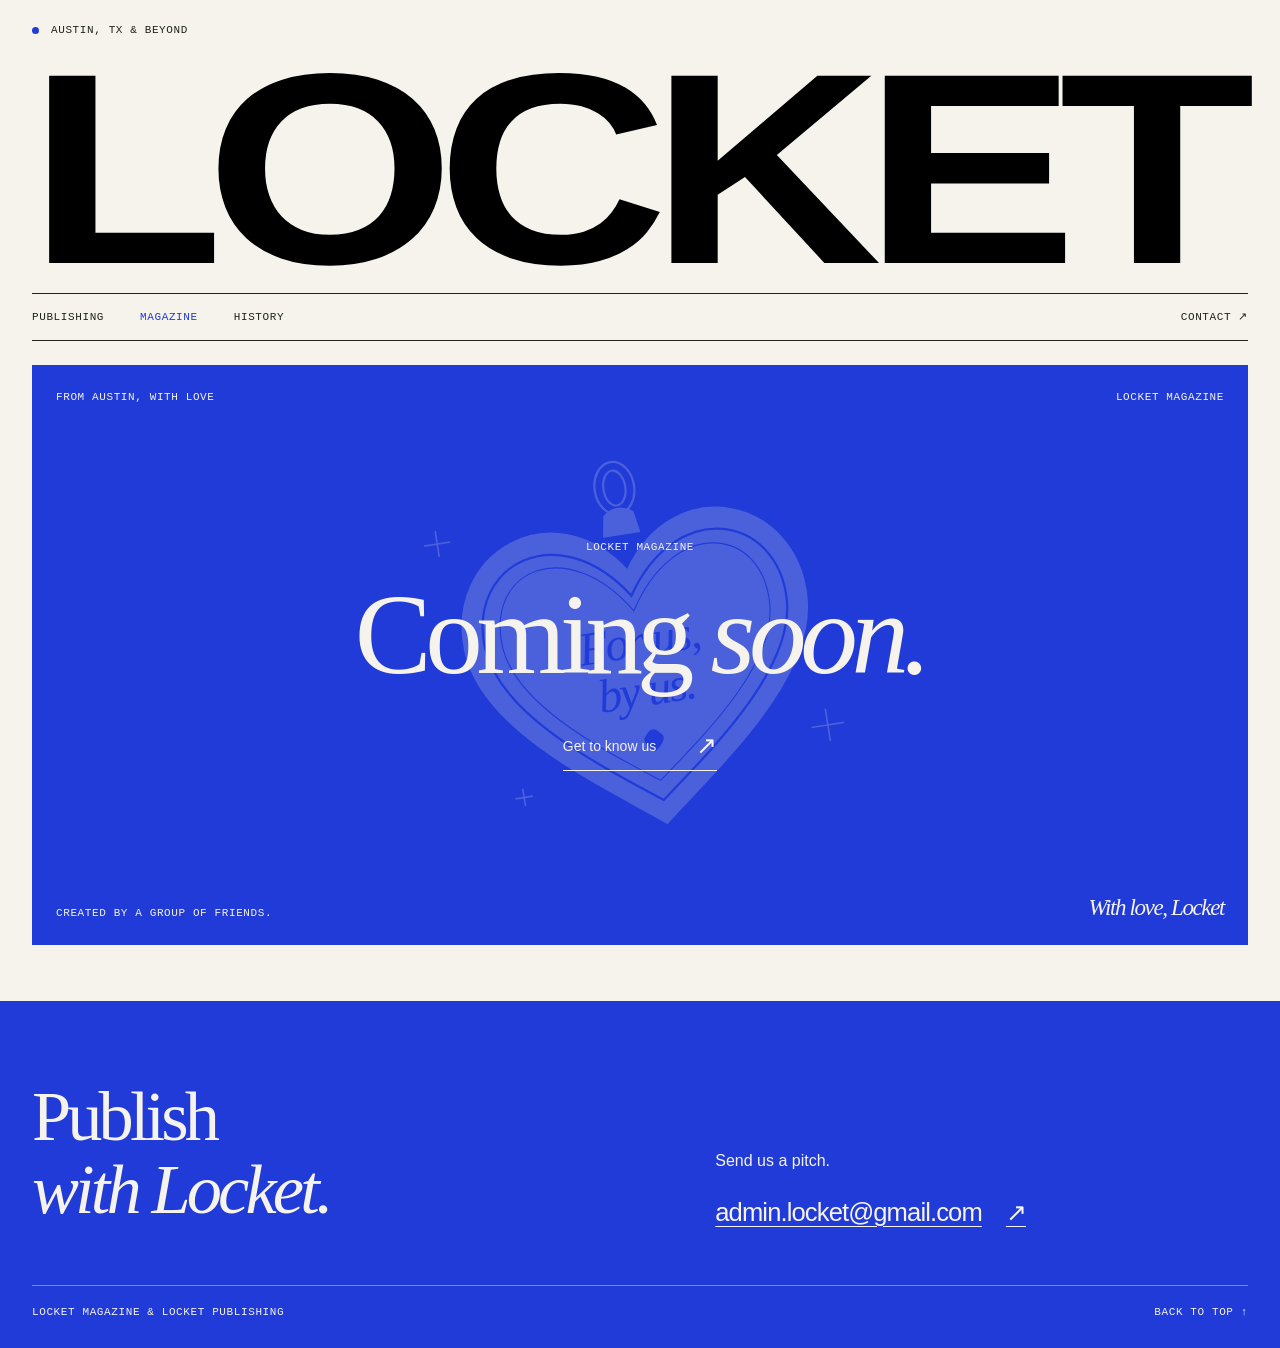
==== magazine.html @ f5efe443 "Publish revised Locket website with black masthead and Magazine page" ====
<!doctype html>
<html lang="en">
<head>
  <meta charset="utf-8">
  <meta name="viewport" content="width=device-width, initial-scale=1">
  <meta name="theme-color" content="#f5f3eb">
  <meta name="description" content="Locket Magazine. An outlet by and for friends making it happen in Austin, TX. Coming soon.">
  <meta name="robots" content="noindex, nofollow">
  <title>Locket Magazine — Coming soon</title>
  <link rel="stylesheet" href="styles.css">
</head>
<body id="top">
  <a class="skip-link" href="#main">Skip to content</a>
  <header class="frame">
    <div class="topline eyebrow">
      <span class="location">Austin, TX &amp; beyond</span>
    </div>
    <!-- Provisional typographic treatment; replace with the commissioned identity. -->
    <svg class="masthead" viewBox="0 0 1380 238" role="img" aria-labelledby="wordmark-title">
      <title id="wordmark-title">Locket</title>
      <text x="-5" y="227" fill="currentColor" font-family="Arial Black, Helvetica, Arial, sans-serif" font-weight="900" font-size="309" letter-spacing="-18" textLength="1372" lengthAdjust="spacingAndGlyphs">LOCKET</text>
    </svg>
    <nav class="page-nav eyebrow" aria-label="Main navigation">
      <a href="index.html#publishing">Publishing</a>
      <a href="magazine.html" aria-current="page">Magazine</a>
      <a href="index.html#history">History</a>
      <a href="#contact">Contact <span aria-hidden="true">↗</span></a>
    </nav>
  </header>

  <main id="main" class="frame magazine-main">
    <!-- Original locket artwork is provisional until a magazine photo is supplied. -->
    <section class="art magazine-art" aria-labelledby="magazine-title">
      <div class="art-top eyebrow" aria-hidden="true"><span>From Austin, with love</span><span>Locket Magazine</span></div>
        <svg class="locket" viewBox="0 0 400 400" aria-hidden="true" fill="none">
          <g stroke="currentColor" stroke-width="2">
            <ellipse cx="200" cy="51" rx="18" ry="24"/>
            <ellipse cx="200" cy="51" rx="10" ry="16"/>
            <path d="M187 75Q200 65 213 75L216 93H184Z" fill="currentColor"/>
            <path d="M200 127C145 44 38 85 43 176C47 250 144 314 200 359C256 314 353 250 357 176C362 85 255 44 200 127Z" fill="currentColor"/>
          </g>
          <path d="M200 150C146 68 57 98 61 176C65 239 149 299 200 338C251 299 335 239 339 176C343 98 254 68 200 150Z" stroke="#203bd8" stroke-width="2"/>
          <path d="M200 164C151 85 72 106 77 178C81 233 155 286 200 320C245 286 319 233 323 178C328 106 249 85 200 164Z" stroke="#203bd8" stroke-width="1"/>
          <g fill="#203bd8" text-anchor="middle" font-family="Georgia, serif" font-style="italic">
            <text x="200" y="206" font-size="43" letter-spacing="-2">For us,</text>
            <text x="200" y="251" font-size="43" letter-spacing="-2">by us.</text>
          </g>
          <path d="M193 278Q200 268 207 278Q213 283 200 293Q187 283 193 278Z" fill="#203bd8"/>
          <g stroke="currentColor" stroke-width="1.5">
            <path d="M33 64V88M21 76H45M358 279V309M343 294H373M75 308V324M67 316H83"/>
          </g>
        </svg>
      <div class="magazine-announcement">
        <p class="eyebrow">Locket Magazine</p>
        <h1 id="magazine-title">Coming <em>soon.</em></h1>
        <a class="text-link" href="index.html#history">Get to know us <span class="arrow" aria-hidden="true">↗</span></a>
      </div>
      <div class="art-bottom eyebrow" aria-hidden="true"><span>Created by a group of friends.</span><span class="love">With love, Locket</span></div>
    </section>
  </main>

  <footer class="contact" id="contact" aria-labelledby="contact-title">
    <div class="contact-inner">
      <div class="contact-main">
        <h2 id="contact-title">Publish<br><em>with Locket.</em></h2>
        <div class="contact-copy">
          <p>Send us a pitch.</p>
          <a class="email" href="mailto:admin.locket@gmail.com">admin.locket@gmail.com <span class="arrow" aria-hidden="true">↗</span></a>
        </div>
      </div>
      <div class="signoff eyebrow"><span>Locket Magazine &amp; Locket Publishing</span><a href="#top">Back to top ↑</a></div>
    </div>
  </footer>
</body>
</html>
---- styles.css ----
:root { --paper: #f5f3eb; --ink: #20221e; --blue: #203bd8; }
* { box-sizing: border-box; }
html { scroll-behavior: smooth; scroll-padding-top: 24px; }
body { margin: 0; background: var(--paper); color: var(--ink); font-family: Arial, Helvetica, sans-serif; -webkit-font-smoothing: antialiased; }
a { color: inherit; text-underline-offset: 5px; }
a:focus-visible, button:focus-visible { outline: 2px solid currentColor; outline-offset: 6px; }
a:hover { text-decoration-thickness: 2px; }
::selection { background: var(--blue); color: var(--paper); }
.skip-link { position: absolute; left: 24px; top: -70px; z-index: 5; background: var(--ink); color: var(--paper); padding: 14px; }
.skip-link:focus { top: 12px; }
.frame { padding-inline: 32px; max-width: 1920px; margin-inline: auto; }
.eyebrow { font: 11px/1.5 'Courier New', monospace; letter-spacing: .055em; text-transform: uppercase; }
.topline { display: flex; justify-content: space-between; align-items: center; min-height: 60px; gap: 24px; }
.location { display: flex; gap: 12px; align-items: center; }
.location::before { content: ''; width: 7px; height: 7px; background: var(--blue); border-radius: 50%; }
.page-nav { display: flex; gap: 36px; border-block: 1px solid var(--ink); }
nav a { text-decoration: none; padding-block: 15px; }
nav a[aria-current="page"] { color: var(--blue); }
nav a:last-child { margin-left: auto; }
nav a:hover { text-decoration: underline; }
.masthead { display: block; width: 100%; height: auto; padding: 3px 0 20px; overflow: visible; color: #000000; }
.hero { display: grid; grid-template-columns: 1fr 1fr; align-items: start; padding-block: 24px 56px; }
.art { position: sticky; top: 24px; display: flex; min-height: 545px; flex-direction: column; justify-content: space-between; align-items: center; overflow: hidden; padding: 24px; background: var(--blue); color: var(--paper); }
.art-top, .art-bottom { display: flex; width: 100%; justify-content: space-between; }
.art-top, .art-bottom { gap: 16px; }
.art-top span:last-child { text-align: right; }
.locket { width: min(86%, 400px); height: 375px; transform: rotate(-9deg); transition: transform .7s ease; }
.art:hover .locket { transform: rotate(3deg); }
.art-bottom { align-items: end; }
.art-bottom .love { font: italic 23px Georgia, serif; text-transform: none; letter-spacing: -.06em; }
.hero-copy { padding: 27px 0 0 9%; display: flex; flex-direction: column; align-items: flex-start; }
.hero-copy .eyebrow { margin: 0 0 25px; }
h1 { margin: 0; font: normal clamp(40px, 4.5vw, 76px)/1.02 Georgia, 'Times New Roman', serif; letter-spacing: -.055em; }
h1 em { font-weight: normal; }
.intro { margin: 29px 0 14px; font-size: clamp(18px, 1.55vw, 25px); line-height: 1.4; letter-spacing: -.025em; max-width: 28em; }
.body-copy { font-size: 15px; line-height: 1.55; max-width: 34em; }
.hero-copy .body-copy { margin: 0 0 12px; }
.publishing-text p { margin: 0 0 20px; }
.contact-address { display: block; margin-top: 7px; font-size: 14px; }
.text-link { display: inline-flex; justify-content: space-between; align-items: center; gap: 40px; text-decoration: none; border-bottom: 1px solid; padding-block: 12px; font-size: 14px; }
.text-link:hover { color: var(--blue); }
.hero-copy .text-link { margin-top: auto; }
.arrow { font: normal 25px/1 Arial, sans-serif; }
.section-bar { display: flex; justify-content: space-between; border-top: 1px solid var(--ink); padding-top: 13px; }
.story { display: grid; grid-template-columns: .94fr 1fr; padding-block: 48px 64px; gap: 6%; }
h2 { font: normal clamp(40px, 4.2vw, 68px)/1.04 Georgia, 'Times New Roman', serif; letter-spacing: -.055em; margin: 0; }
.story-heading { display: flex; flex-direction: column; align-items: flex-start; gap: 22px; }
.story-heading .eyebrow { margin: 0; }
.legacy-anchor { display: block; }
.small-note { font: italic 18px/1.4 Georgia, serif; }
.story-text p { margin: 0 0 20px; }
.story-text p:last-child { margin-bottom: 0; }
.contact { background: var(--blue); color: var(--paper); padding: 26px 32px 28px; }
.contact-inner { max-width: 1856px; margin-inline: auto; }
.contact-main { display: grid; grid-template-columns: 1.1fr 1fr; gap: 8%; align-items: end; padding: 53px 0 58px; }
.contact h2 { font-size: clamp(46px, 5.5vw, 86px); }
.contact-copy p { font-size: 16px; line-height: 1.5; max-width: 26em; margin: 0 0 25px; }
.email { display: inline-flex; gap: 24px; align-items: center; font-size: clamp(18px, 2vw, 30px); letter-spacing: -.035em; text-decoration-thickness: 1px; }
.signoff { display: flex; justify-content: space-between; gap: 24px; padding-top: 18px; border-top: 1px solid #ffffff66; }
.signoff a { text-decoration: none; white-space: nowrap; }
.signoff a:hover { text-decoration: underline; }
@media (min-width: 1600px) { .art { min-height: 660px; } .locket { height: 470px; width: 470px; } .hero-copy { padding-top: 40px; } }
@media (max-width: 900px) {
  .frame { padding-inline: 22px; }
  .page-nav { gap: 28px; }
  .art { min-height: 510px; padding: 18px; }
  .locket { width: 100%; height: 330px; }
  .hero-copy { padding-left: 8%; }
  h1 { font-size: clamp(34px, 4.5vw, 46px); }
  .intro { font-size: 19px; margin-top: 22px; }
  .body-copy { font-size: 14px; }
  .hero-copy .eyebrow { margin-bottom: 20px; }
  .contact { padding-inline: 22px; }
  .contact-main { gap: 5%; }
}
@media (max-width: 640px) {
  .frame { padding-inline: 16px; }
  .topline { min-height: 42px; gap: 8px; }
  .eyebrow { font-size: 10px; }
  .location { gap: 7px; max-width: none; }
  .page-nav { gap: 20px; }
  .masthead { padding-block: 3px 18px; }
  .hero { grid-template-columns: 1fr; padding-top: 16px; padding-bottom: 37px; }
  .art { position: relative; top: auto; min-height: 385px; padding: 19px; }
  .locket { height: 292px; width: 292px; max-width: 100%; }
  .art-bottom .love { font-size: 18px; white-space: nowrap; }
  .hero-copy { padding: 32px 0 0; }
  .hero-copy .eyebrow { margin-bottom: 19px; }
  h1 { font-size: clamp(36px, 8.6vw, 55px); max-width: 10em; }
  .intro { font-size: 21px; margin-top: 25px; }
  .body-copy { font-size: 15px; }
  .hero-copy .body-copy { margin-bottom: 18px; }
  .hero-copy .text-link { min-width: 210px; }
  .story { grid-template-columns: 1fr; gap: 30px; padding-block: 31px 35px; }
  h2 { font-size: 44px; }
  .story-heading { gap: 20px; }
  .contact { padding: 21px 16px; }
  .contact-main { grid-template-columns: 1fr; gap: 31px; padding-block: 36px 40px; }
  .contact h2 { font-size: clamp(46px, 11vw, 68px); }
  .email { font-size: clamp(18px, 5.6vw, 26px); gap: 14px; }
  .contact-copy p { margin-bottom: 20px; }
  .signoff { gap: 15px; align-items: end; }
  .signoff span { max-width: 190px; }
}
@media (prefers-reduced-motion: reduce) { html { scroll-behavior: auto; } .locket { transition: none; } .art:hover .locket { transform: rotate(-9deg); } }
@media print { .frame { padding-inline: 0; } nav, .skip-link { display: none; } .hero, .story, .contact-main { break-inside: avoid; } .art, .contact { print-color-adjust: exact; -webkit-print-color-adjust: exact; } }

.magazine-main { padding-block: 24px 56px; }
.magazine-art { position: relative; top: auto; min-height: 580px; }
.magazine-art .locket { width: 440px; max-width: 90%; height: 440px; opacity: .2; transform: rotate(-9deg); }
.magazine-announcement { position: absolute; inset: 0; display: flex; flex-direction: column; align-items: center; justify-content: center; gap: 20px; text-align: center; padding: 24px; }
.magazine-announcement .eyebrow { margin: 0; }
.magazine-announcement h1 { font-size: clamp(60px, 9vw, 132px); }
.magazine-announcement .text-link { margin-top: 8px; }
.magazine-announcement .text-link:hover { color: var(--paper); }
@media (max-width: 640px) {
  .magazine-main { padding-block: 16px 36px; }
  .magazine-art { min-height: 480px; }
  .magazine-art .locket { height: 360px; }
  .magazine-art .art-bottom { font-size: 9px; }
}
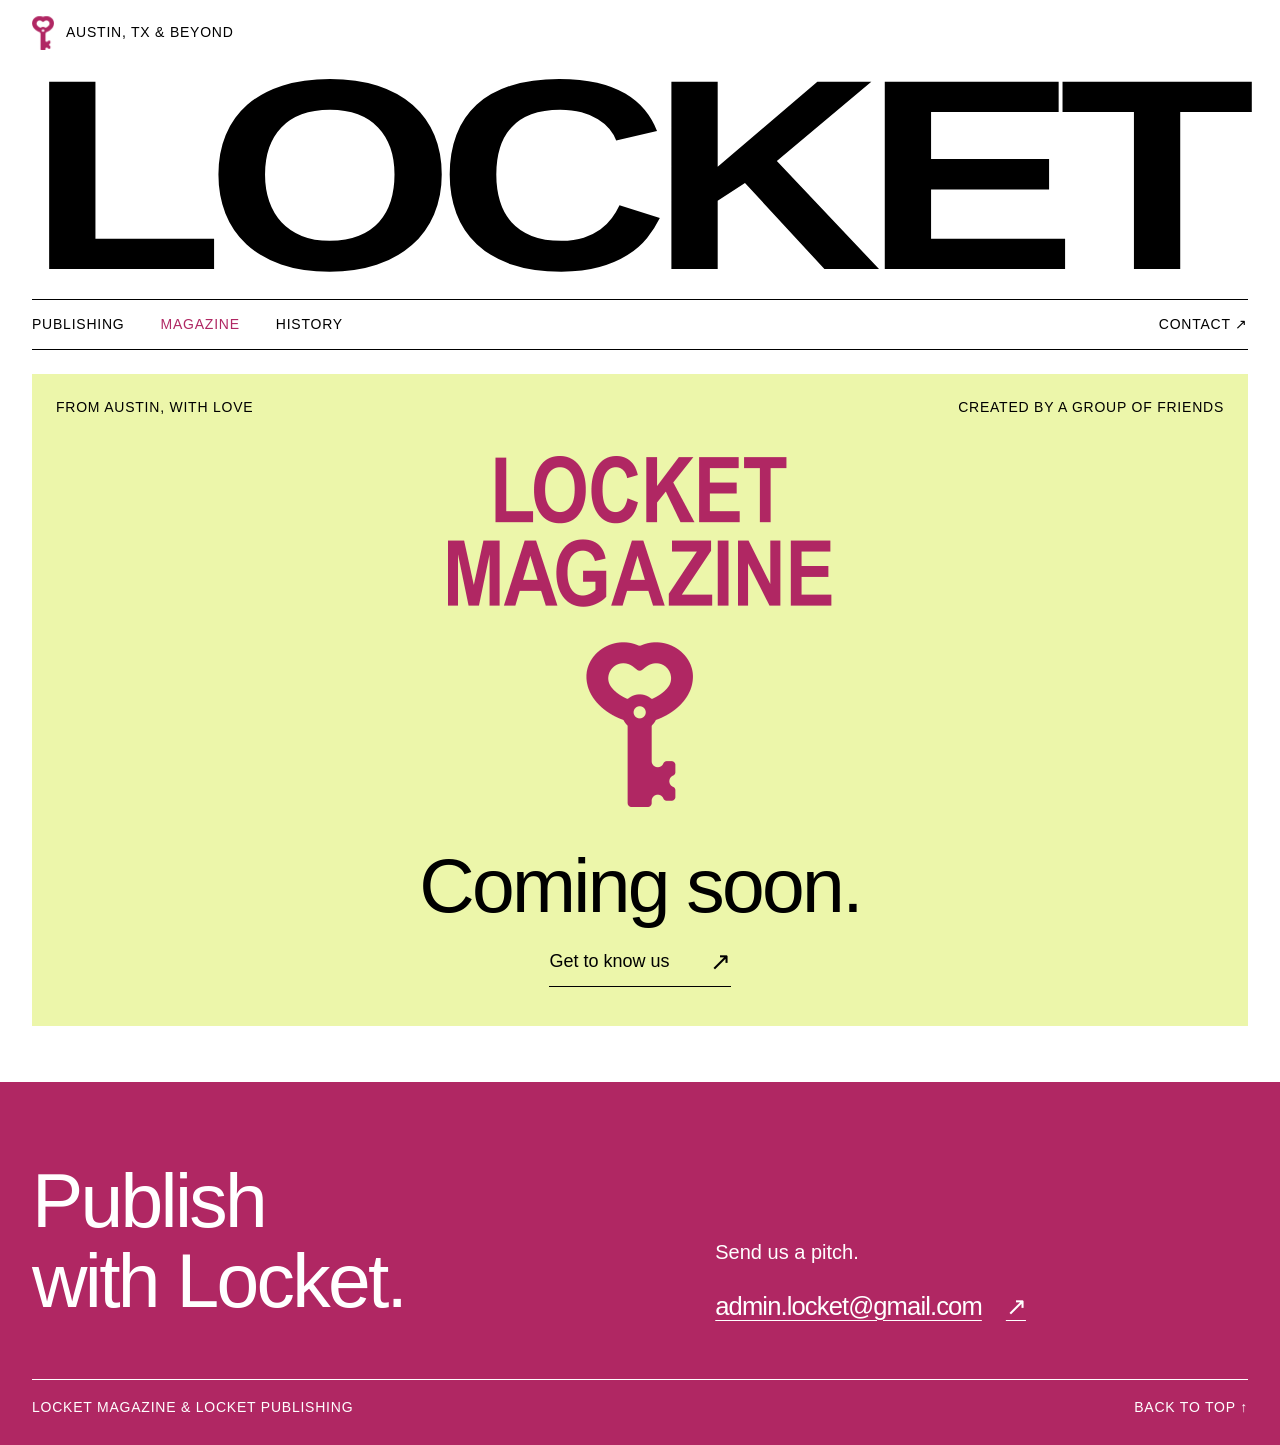
==== commit 8e75c073: "Apply new Locket brand colors, typography, and supplied logos" ====
--- a/magazine.html
+++ b/magazine.html
@@ -3,7 +3,7 @@
 <head>
   <meta charset="utf-8">
   <meta name="viewport" content="width=device-width, initial-scale=1">
-  <meta name="theme-color" content="#f5f3eb">
+  <meta name="theme-color" content="#ffffff">
   <meta name="description" content="Locket Magazine. An outlet by and for friends making it happen in Austin, TX. Coming soon.">
   <meta name="robots" content="noindex, nofollow">
   <title>Locket Magazine — Coming soon</title>
@@ -13,12 +13,11 @@
   <a class="skip-link" href="#main">Skip to content</a>
   <header class="frame">
     <div class="topline eyebrow">
-      <span class="location">Austin, TX &amp; beyond</span>
+      <span class="location"><span class="key-emblem" aria-hidden="true"><img src="imgs/Locket_1.png" alt="" width="2160" height="2160"></span>Austin, TX &amp; beyond</span>
     </div>
-    <!-- Provisional typographic treatment; replace with the commissioned identity. -->
     <svg class="masthead" viewBox="0 0 1380 238" role="img" aria-labelledby="wordmark-title">
       <title id="wordmark-title">Locket</title>
-      <text x="-5" y="227" fill="currentColor" font-family="Arial Black, Helvetica, Arial, sans-serif" font-weight="900" font-size="309" letter-spacing="-18" textLength="1372" lengthAdjust="spacingAndGlyphs">LOCKET</text>
+      <text x="-5" y="227" fill="currentColor" font-family="Arial Narrow, Arial, Helvetica, sans-serif" font-weight="700" font-size="309" letter-spacing="-18" textLength="1372" lengthAdjust="spacingAndGlyphs">LOCKET</text>
     </svg>
     <nav class="page-nav eyebrow" aria-label="Main navigation">
       <a href="index.html#publishing">Publishing</a>
@@ -29,40 +28,20 @@
   </header>
 
   <main id="main" class="frame magazine-main">
-    <!-- Original locket artwork is provisional until a magazine photo is supplied. -->
     <section class="art magazine-art" aria-labelledby="magazine-title">
-      <div class="art-top eyebrow" aria-hidden="true"><span>From Austin, with love</span><span>Locket Magazine</span></div>
-        <svg class="locket" viewBox="0 0 400 400" aria-hidden="true" fill="none">
-          <g stroke="currentColor" stroke-width="2">
-            <ellipse cx="200" cy="51" rx="18" ry="24"/>
-            <ellipse cx="200" cy="51" rx="10" ry="16"/>
-            <path d="M187 75Q200 65 213 75L216 93H184Z" fill="currentColor"/>
-            <path d="M200 127C145 44 38 85 43 176C47 250 144 314 200 359C256 314 353 250 357 176C362 85 255 44 200 127Z" fill="currentColor"/>
-          </g>
-          <path d="M200 150C146 68 57 98 61 176C65 239 149 299 200 338C251 299 335 239 339 176C343 98 254 68 200 150Z" stroke="#203bd8" stroke-width="2"/>
-          <path d="M200 164C151 85 72 106 77 178C81 233 155 286 200 320C245 286 319 233 323 178C328 106 249 85 200 164Z" stroke="#203bd8" stroke-width="1"/>
-          <g fill="#203bd8" text-anchor="middle" font-family="Georgia, serif" font-style="italic">
-            <text x="200" y="206" font-size="43" letter-spacing="-2">For us,</text>
-            <text x="200" y="251" font-size="43" letter-spacing="-2">by us.</text>
-          </g>
-          <path d="M193 278Q200 268 207 278Q213 283 200 293Q187 283 193 278Z" fill="#203bd8"/>
-          <g stroke="currentColor" stroke-width="1.5">
-            <path d="M33 64V88M21 76H45M358 279V309M343 294H373M75 308V324M67 316H83"/>
-          </g>
-        </svg>
+      <div class="art-top eyebrow" aria-hidden="true"><span>From Austin, with love</span><span>Created by a group of friends</span></div>
+      <div class="brand-window magazine-logo"><img src="imgs/Locket_5.png" alt="Locket Magazine — heart-shaped key logo" width="2160" height="2160" fetchpriority="high"></div>
       <div class="magazine-announcement">
-        <p class="eyebrow">Locket Magazine</p>
-        <h1 id="magazine-title">Coming <em>soon.</em></h1>
+        <h1 id="magazine-title">Coming soon.</h1>
         <a class="text-link" href="index.html#history">Get to know us <span class="arrow" aria-hidden="true">↗</span></a>
       </div>
-      <div class="art-bottom eyebrow" aria-hidden="true"><span>Created by a group of friends.</span><span class="love">With love, Locket</span></div>
     </section>
   </main>
 
   <footer class="contact" id="contact" aria-labelledby="contact-title">
     <div class="contact-inner">
       <div class="contact-main">
-        <h2 id="contact-title">Publish<br><em>with Locket.</em></h2>
+        <h2 id="contact-title">Publish<br>with Locket.</h2>
         <div class="contact-copy">
           <p>Send us a pitch.</p>
           <a class="email" href="mailto:admin.locket@gmail.com">admin.locket@gmail.com <span class="arrow" aria-hidden="true">↗</span></a>
--- a/styles.css
+++ b/styles.css
@@ -1,121 +1,142 @@
-:root { --paper: #f5f3eb; --ink: #20221e; --blue: #203bd8; }
+:root {
+  --paper: #ffffff;
+  --ink: #000000;
+  --magenta: #b02763;
+  --cyan: #b2ecf5;
+  --olive: #929747;
+  --yellow: #ecf6aa;
+  --headline: 'Arial Narrow', 'Helvetica Neue', Arial, sans-serif;
+  --rounded: 'Arial Rounded MT Bold', 'Arial Rounded MT', Arial, sans-serif;
+}
 * { box-sizing: border-box; }
 html { scroll-behavior: smooth; scroll-padding-top: 24px; }
 body { margin: 0; background: var(--paper); color: var(--ink); font-family: Arial, Helvetica, sans-serif; -webkit-font-smoothing: antialiased; }
 a { color: inherit; text-underline-offset: 5px; }
-a:focus-visible, button:focus-visible { outline: 2px solid currentColor; outline-offset: 6px; }
+a:focus-visible { outline: 2px solid currentColor; outline-offset: 6px; }
 a:hover { text-decoration-thickness: 2px; }
-::selection { background: var(--blue); color: var(--paper); }
+::selection { background: var(--magenta); color: var(--paper); }
 .skip-link { position: absolute; left: 24px; top: -70px; z-index: 5; background: var(--ink); color: var(--paper); padding: 14px; }
 .skip-link:focus { top: 12px; }
 .frame { padding-inline: 32px; max-width: 1920px; margin-inline: auto; }
-.eyebrow { font: 11px/1.5 'Courier New', monospace; letter-spacing: .055em; text-transform: uppercase; }
-.topline { display: flex; justify-content: space-between; align-items: center; min-height: 60px; gap: 24px; }
+.eyebrow { font: 14px/1.4 var(--headline); letter-spacing: .055em; text-transform: uppercase; }
+.topline { display: flex; align-items: center; min-height: 66px; }
 .location { display: flex; gap: 12px; align-items: center; }
-.location::before { content: ''; width: 7px; height: 7px; background: var(--blue); border-radius: 50%; }
+.key-emblem { display: block; position: relative; width: 22px; height: 34px; overflow: hidden; flex: 0 0 22px; }
+.key-emblem img { position: absolute; width: 590%; height: auto; max-width: none; left: -245%; top: 50%; transform: translateY(-50%); }
 .page-nav { display: flex; gap: 36px; border-block: 1px solid var(--ink); }
-nav a { text-decoration: none; padding-block: 15px; }
-nav a[aria-current="page"] { color: var(--blue); }
+nav a { white-space: nowrap; text-decoration: none; padding-block: 15px; }
+nav a[aria-current='page'] { color: var(--magenta); }
 nav a:last-child { margin-left: auto; }
 nav a:hover { text-decoration: underline; }
-.masthead { display: block; width: 100%; height: auto; padding: 3px 0 20px; overflow: visible; color: #000000; }
+.masthead { display: block; width: 100%; height: auto; padding: 3px 0 20px; overflow: visible; color: var(--ink); }
 .hero { display: grid; grid-template-columns: 1fr 1fr; align-items: start; padding-block: 24px 56px; }
-.art { position: sticky; top: 24px; display: flex; min-height: 545px; flex-direction: column; justify-content: space-between; align-items: center; overflow: hidden; padding: 24px; background: var(--blue); color: var(--paper); }
-.art-top, .art-bottom { display: flex; width: 100%; justify-content: space-between; }
-.art-top, .art-bottom { gap: 16px; }
+.art { position: sticky; top: 24px; display: flex; min-height: 560px; flex-direction: column; align-items: center; justify-content: space-between; overflow: hidden; padding: 24px; background: var(--cyan); color: var(--ink); }
+.art-top, .art-bottom { display: flex; width: 100%; justify-content: space-between; gap: 16px; }
 .art-top span:last-child { text-align: right; }
-.locket { width: min(86%, 400px); height: 375px; transform: rotate(-9deg); transition: transform .7s ease; }
-.art:hover .locket { transform: rotate(3deg); }
 .art-bottom { align-items: end; }
-.art-bottom .love { font: italic 23px Georgia, serif; text-transform: none; letter-spacing: -.06em; }
-.hero-copy { padding: 27px 0 0 9%; display: flex; flex-direction: column; align-items: flex-start; }
+.love { font: 16px/1.3 var(--rounded); }
+.brand-window { position: relative; width: 100%; overflow: hidden; flex-shrink: 0; }
+.brand-window img { position: absolute; width: 180%; max-width: none; height: auto; left: -40%; top: 50%; transform: translateY(-50%); }
+.publishing-logo { aspect-ratio: 1.35; }
+.publishing-logo img { transition: transform .6s ease; }
+.publishing-art:hover .publishing-logo img { transform: translateY(-50%) rotate(-3deg); }
+.hero-copy { padding: 24px 0 0 9%; display: flex; flex-direction: column; align-items: flex-start; min-width: 0; }
 .hero-copy .eyebrow { margin: 0 0 25px; }
-h1 { margin: 0; font: normal clamp(40px, 4.5vw, 76px)/1.02 Georgia, 'Times New Roman', serif; letter-spacing: -.055em; }
-h1 em { font-weight: normal; }
-.intro { margin: 29px 0 14px; font-size: clamp(18px, 1.55vw, 25px); line-height: 1.4; letter-spacing: -.025em; max-width: 28em; }
-.body-copy { font-size: 15px; line-height: 1.55; max-width: 34em; }
+h1, h2 { font-family: var(--headline); font-weight: 400; font-stretch: condensed; letter-spacing: -.035em; margin: 0; }
+h1 { font-size: clamp(40px, 4.7vw, 80px); line-height: 1.02; }
+.intro { margin: 29px 0 22px; font: 20px/1.35 var(--rounded); letter-spacing: -.025em; max-width: 28em; }
+.body-copy { font-size: 15px; line-height: 1.6; max-width: 34em; }
 .hero-copy .body-copy { margin: 0 0 12px; }
 .publishing-text p { margin: 0 0 20px; }
-.contact-address { display: block; margin-top: 7px; font-size: 14px; }
-.text-link { display: inline-flex; justify-content: space-between; align-items: center; gap: 40px; text-decoration: none; border-bottom: 1px solid; padding-block: 12px; font-size: 14px; }
-.text-link:hover { color: var(--blue); }
+.contact-address { display: block; margin-top: 7px; font: 14px/1.5 Arial, sans-serif; }
+.text-link { display: inline-flex; justify-content: space-between; align-items: center; gap: 40px; text-decoration: none; border-bottom: 1px solid; padding-block: 12px; font: 18px/1.3 var(--headline); }
+.text-link:hover { color: var(--magenta); }
 .hero-copy .text-link { margin-top: auto; }
 .arrow { font: normal 25px/1 Arial, sans-serif; }
-.section-bar { display: flex; justify-content: space-between; border-top: 1px solid var(--ink); padding-top: 13px; }
+.section-bar { border-top: 4px solid var(--olive); padding-top: 13px; }
 .story { display: grid; grid-template-columns: .94fr 1fr; padding-block: 48px 64px; gap: 6%; }
-h2 { font: normal clamp(40px, 4.2vw, 68px)/1.04 Georgia, 'Times New Roman', serif; letter-spacing: -.055em; margin: 0; }
+h2 { font-size: clamp(40px, 4.5vw, 72px); line-height: 1.04; }
 .story-heading { display: flex; flex-direction: column; align-items: flex-start; gap: 22px; }
 .story-heading .eyebrow { margin: 0; }
+.signature-logo { width: 220px; height: 165px; background: var(--yellow); }
+.signature-logo img { width: 250%; left: -75%; }
 .legacy-anchor { display: block; }
-.small-note { font: italic 18px/1.4 Georgia, serif; }
+.small-note { font: 18px/1.4 var(--rounded); color: var(--magenta); }
 .story-text p { margin: 0 0 20px; }
 .story-text p:last-child { margin-bottom: 0; }
-.contact { background: var(--blue); color: var(--paper); padding: 26px 32px 28px; }
+.contact { background: var(--magenta); color: var(--paper); padding: 26px 32px 28px; }
 .contact-inner { max-width: 1856px; margin-inline: auto; }
 .contact-main { display: grid; grid-template-columns: 1.1fr 1fr; gap: 8%; align-items: end; padding: 53px 0 58px; }
-.contact h2 { font-size: clamp(46px, 5.5vw, 86px); }
-.contact-copy p { font-size: 16px; line-height: 1.5; max-width: 26em; margin: 0 0 25px; }
+.contact h2 { font-size: clamp(46px, 6vw, 90px); }
+.contact-copy p { font: 20px/1.5 var(--rounded); max-width: 26em; margin: 0 0 25px; }
 .email { display: inline-flex; gap: 24px; align-items: center; font-size: clamp(18px, 2vw, 30px); letter-spacing: -.035em; text-decoration-thickness: 1px; }
-.signoff { display: flex; justify-content: space-between; gap: 24px; padding-top: 18px; border-top: 1px solid #ffffff66; }
+.signoff { display: flex; justify-content: space-between; gap: 24px; padding-top: 18px; border-top: 1px solid var(--paper); }
 .signoff a { text-decoration: none; white-space: nowrap; }
 .signoff a:hover { text-decoration: underline; }
-@media (min-width: 1600px) { .art { min-height: 660px; } .locket { height: 470px; width: 470px; } .hero-copy { padding-top: 40px; } }
+.magazine-main { padding-block: 24px 56px; }
+.magazine-art { position: relative; top: auto; min-height: 620px; background: var(--yellow); }
+.magazine-logo { width: min(100%, 600px); aspect-ratio: 1.4; }
+.magazine-logo img { width: 180%; left: -40%; }
+.magazine-announcement { display: flex; flex-direction: column; align-items: center; gap: 12px; text-align: center; padding-bottom: 15px; }
+.magazine-announcement h1 { font-size: clamp(52px, 6vw, 84px); }
+@media (min-width: 1600px) {
+  .art { min-height: 660px; }
+  .hero-copy { padding-top: 40px; }
+}
 @media (max-width: 900px) {
   .frame { padding-inline: 22px; }
   .page-nav { gap: 28px; }
   .art { min-height: 510px; padding: 18px; }
-  .locket { width: 100%; height: 330px; }
+  .art .eyebrow { font-size: 12px; }
   .hero-copy { padding-left: 8%; }
-  h1 { font-size: clamp(34px, 4.5vw, 46px); }
-  .intro { font-size: 19px; margin-top: 22px; }
-  .body-copy { font-size: 14px; }
+  h1 { font-size: clamp(34px, 4.7vw, 46px); }
+  .intro { font-size: 18px; margin-top: 22px; }
   .hero-copy .eyebrow { margin-bottom: 20px; }
   .contact { padding-inline: 22px; }
   .contact-main { gap: 5%; }
+  .magazine-art { min-height: 580px; }
 }
 @media (max-width: 640px) {
   .frame { padding-inline: 16px; }
-  .topline { min-height: 42px; gap: 8px; }
-  .eyebrow { font-size: 10px; }
-  .location { gap: 7px; max-width: none; }
-  .page-nav { gap: 20px; }
+  .topline { min-height: 54px; }
+  .eyebrow { font-size: 12px; }
+  .location { gap: 9px; }
+  .page-nav { gap: 14px; font-size: 11px; letter-spacing: .025em; }
   .masthead { padding-block: 3px 18px; }
   .hero { grid-template-columns: 1fr; padding-top: 16px; padding-bottom: 37px; }
-  .art { position: relative; top: auto; min-height: 385px; padding: 19px; }
-  .locket { height: 292px; width: 292px; max-width: 100%; }
-  .art-bottom .love { font-size: 18px; white-space: nowrap; }
+  .art { position: relative; top: auto; min-height: 370px; padding: 19px; }
+  .love { font-size: 13px; max-width: 110px; }
   .hero-copy { padding: 32px 0 0; }
   .hero-copy .eyebrow { margin-bottom: 19px; }
-  h1 { font-size: clamp(36px, 8.6vw, 55px); max-width: 10em; }
-  .intro { font-size: 21px; margin-top: 25px; }
-  .body-copy { font-size: 15px; }
+  h1 { font-size: clamp(36px, 8.8vw, 56px); }
+  .intro { font-size: 20px; margin-top: 25px; }
   .hero-copy .body-copy { margin-bottom: 18px; }
   .hero-copy .text-link { min-width: 210px; }
   .story { grid-template-columns: 1fr; gap: 30px; padding-block: 31px 35px; }
-  h2 { font-size: 44px; }
+  h2 { font-size: 46px; }
   .story-heading { gap: 20px; }
+  .signature-logo { width: 180px; height: 135px; }
   .contact { padding: 21px 16px; }
   .contact-main { grid-template-columns: 1fr; gap: 31px; padding-block: 36px 40px; }
-  .contact h2 { font-size: clamp(46px, 11vw, 68px); }
+  .contact h2 { font-size: clamp(48px, 12vw, 72px); }
   .email { font-size: clamp(18px, 5.6vw, 26px); gap: 14px; }
   .contact-copy p { margin-bottom: 20px; }
   .signoff { gap: 15px; align-items: end; }
-  .signoff span { max-width: 190px; }
-}
-@media (prefers-reduced-motion: reduce) { html { scroll-behavior: auto; } .locket { transition: none; } .art:hover .locket { transform: rotate(-9deg); } }
-@media print { .frame { padding-inline: 0; } nav, .skip-link { display: none; } .hero, .story, .contact-main { break-inside: avoid; } .art, .contact { print-color-adjust: exact; -webkit-print-color-adjust: exact; } }
-
-.magazine-main { padding-block: 24px 56px; }
-.magazine-art { position: relative; top: auto; min-height: 580px; }
-.magazine-art .locket { width: 440px; max-width: 90%; height: 440px; opacity: .2; transform: rotate(-9deg); }
-.magazine-announcement { position: absolute; inset: 0; display: flex; flex-direction: column; align-items: center; justify-content: center; gap: 20px; text-align: center; padding: 24px; }
-.magazine-announcement .eyebrow { margin: 0; }
-.magazine-announcement h1 { font-size: clamp(60px, 9vw, 132px); }
-.magazine-announcement .text-link { margin-top: 8px; }
-.magazine-announcement .text-link:hover { color: var(--paper); }
-@media (max-width: 640px) {
+  .signoff span { max-width: 180px; }
   .magazine-main { padding-block: 16px 36px; }
   .magazine-art { min-height: 480px; }
-  .magazine-art .locket { height: 360px; }
-  .magazine-art .art-bottom { font-size: 9px; }
+  .magazine-logo { aspect-ratio: 1; }
+  .magazine-logo img { width: 230%; left: -65%; }
 }
+@media (prefers-reduced-motion: reduce) {
+  html { scroll-behavior: auto; }
+  .publishing-logo img { transition: none; }
+  .publishing-art:hover .publishing-logo img { transform: translateY(-50%); }
+}
+@media print {
+  .frame { padding-inline: 0; }
+  nav, .skip-link { display: none; }
+  .art { position: relative; top: auto; }
+  .hero, .story, .contact-main { break-inside: avoid; }
+  .art, .contact { print-color-adjust: exact; -webkit-print-color-adjust: exact; }
+}
